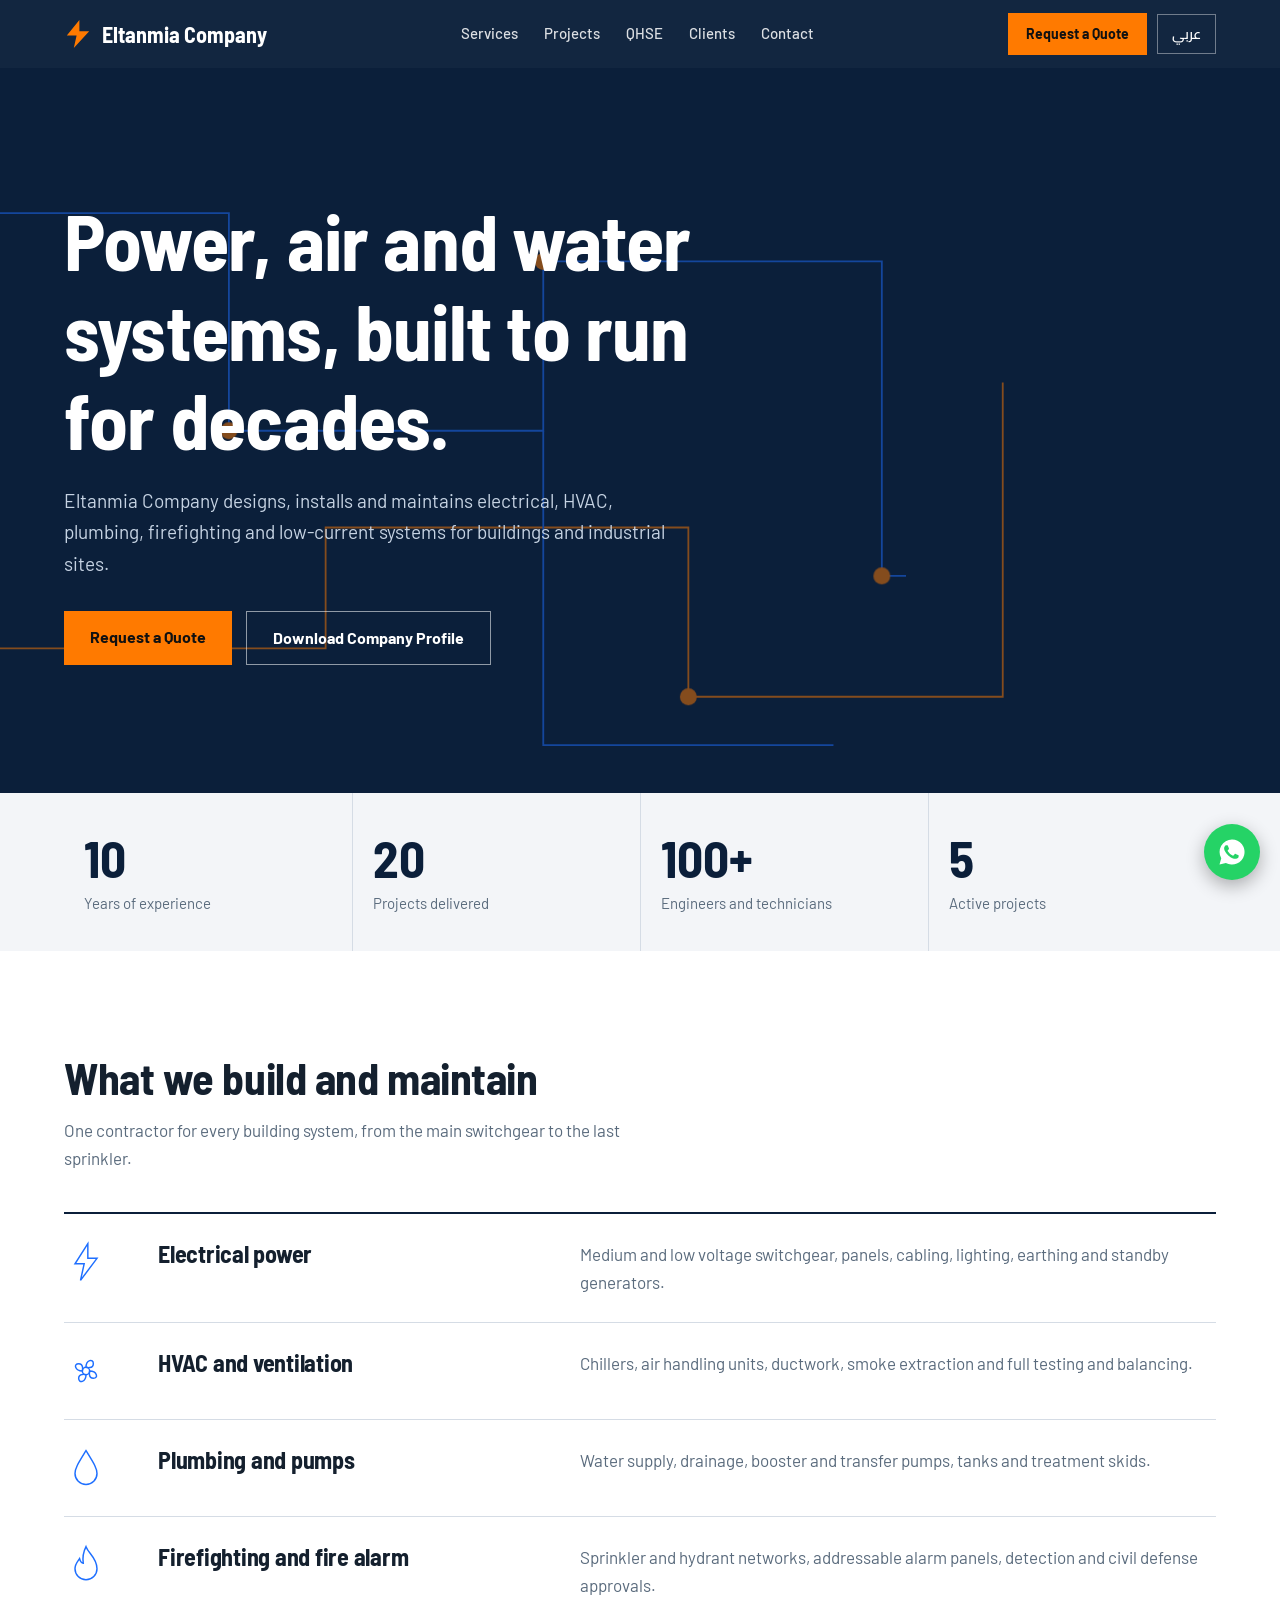
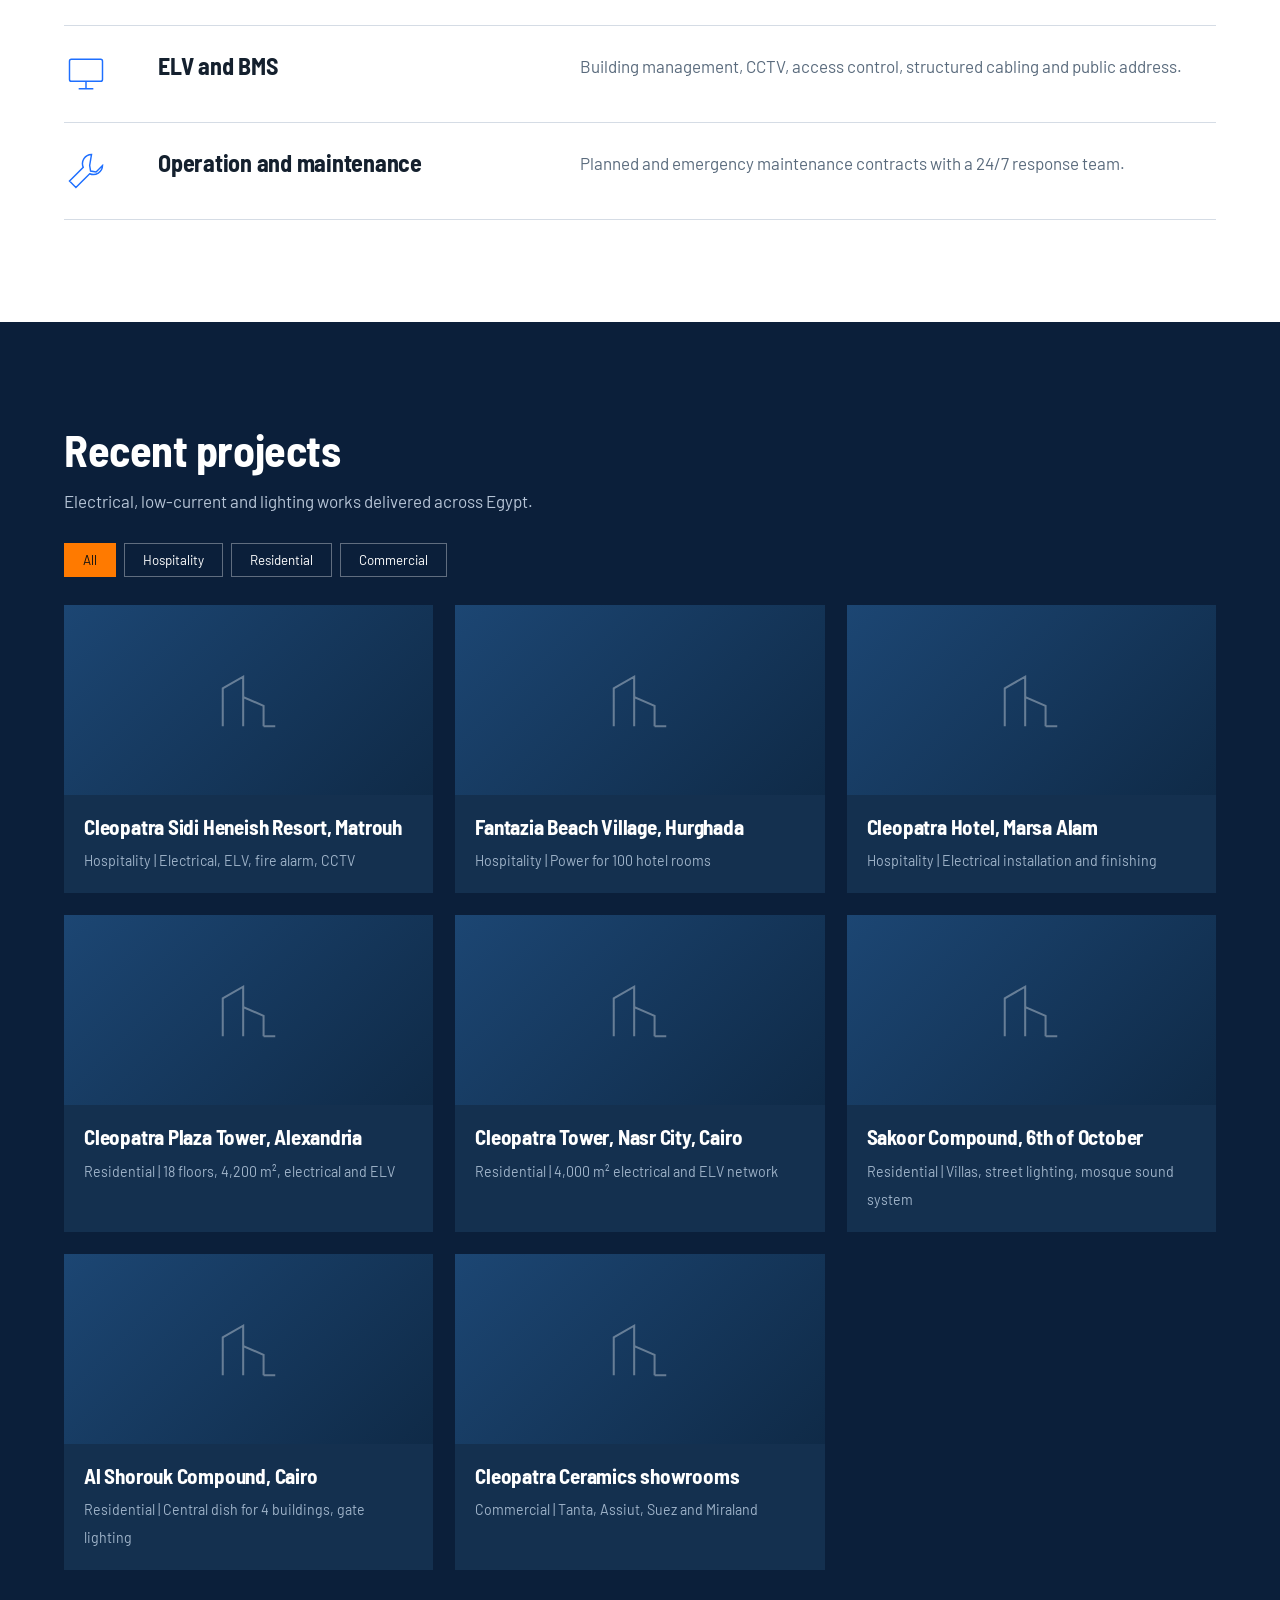
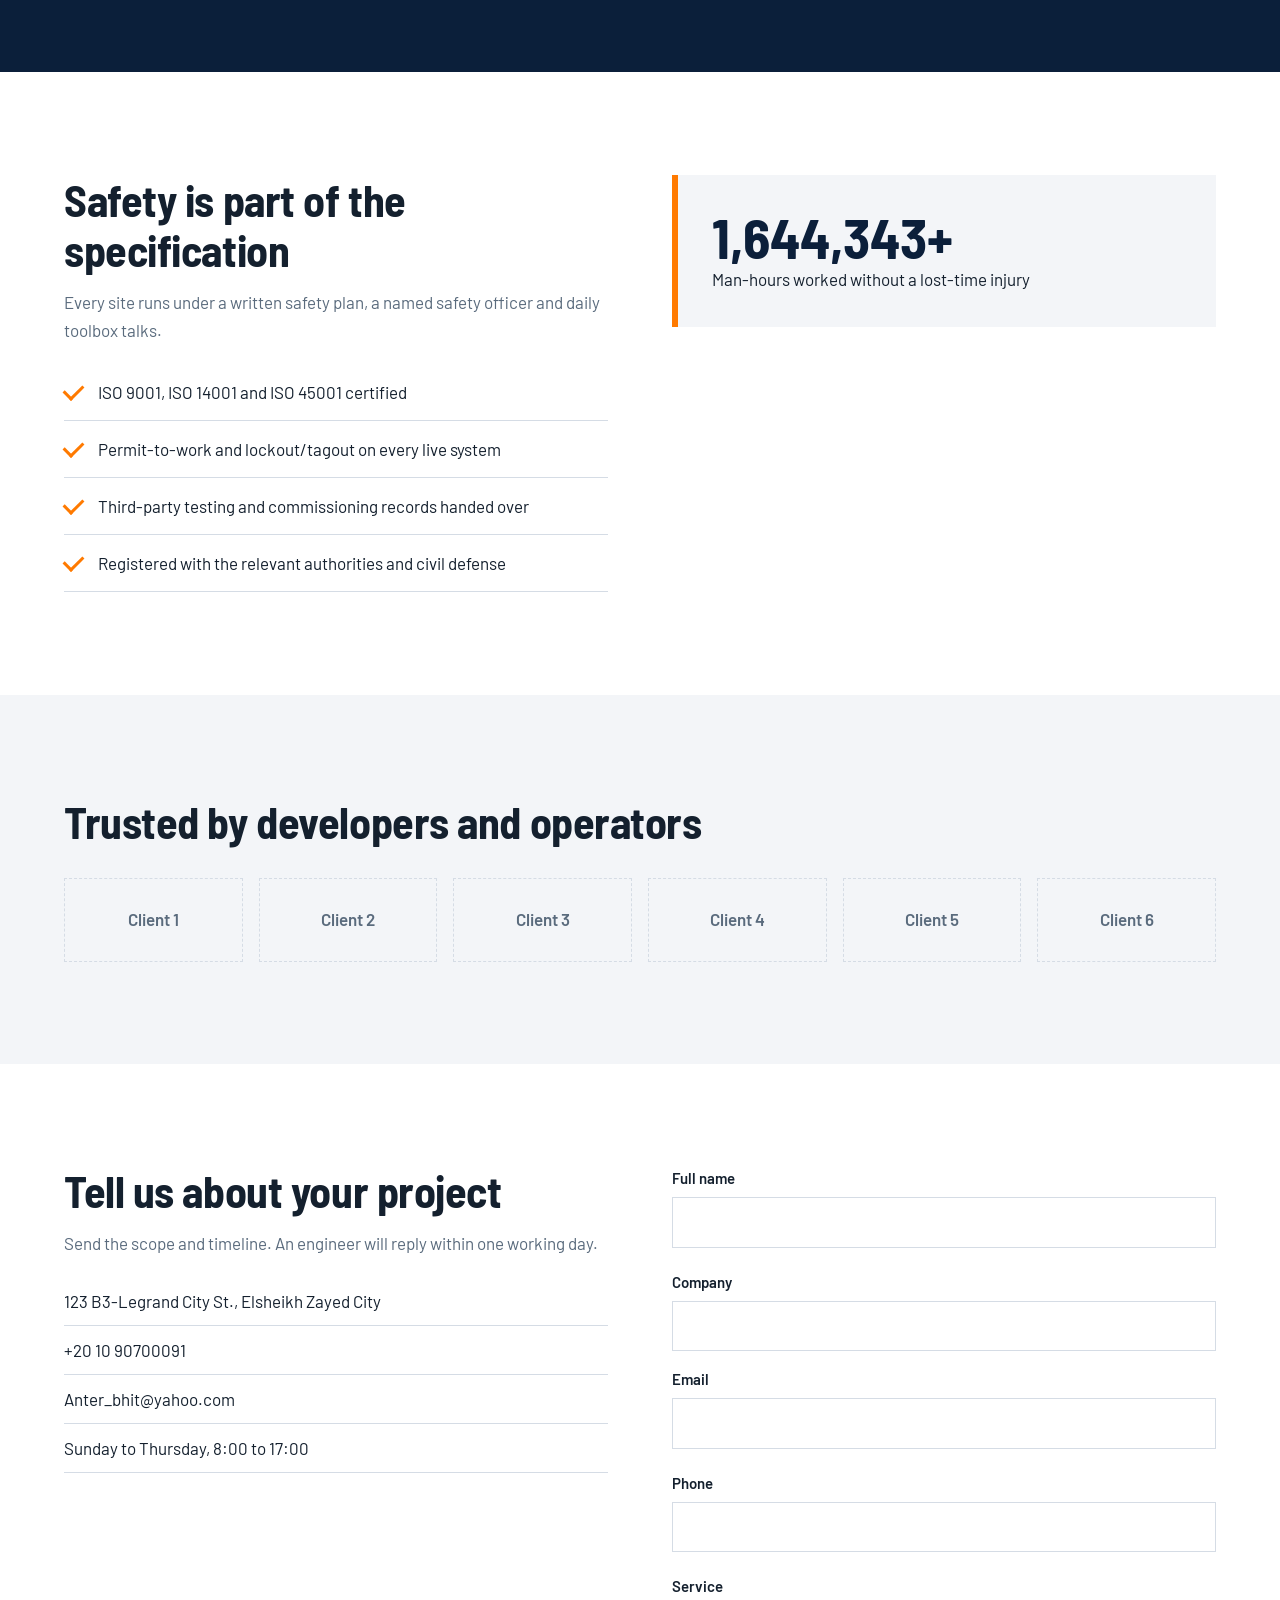
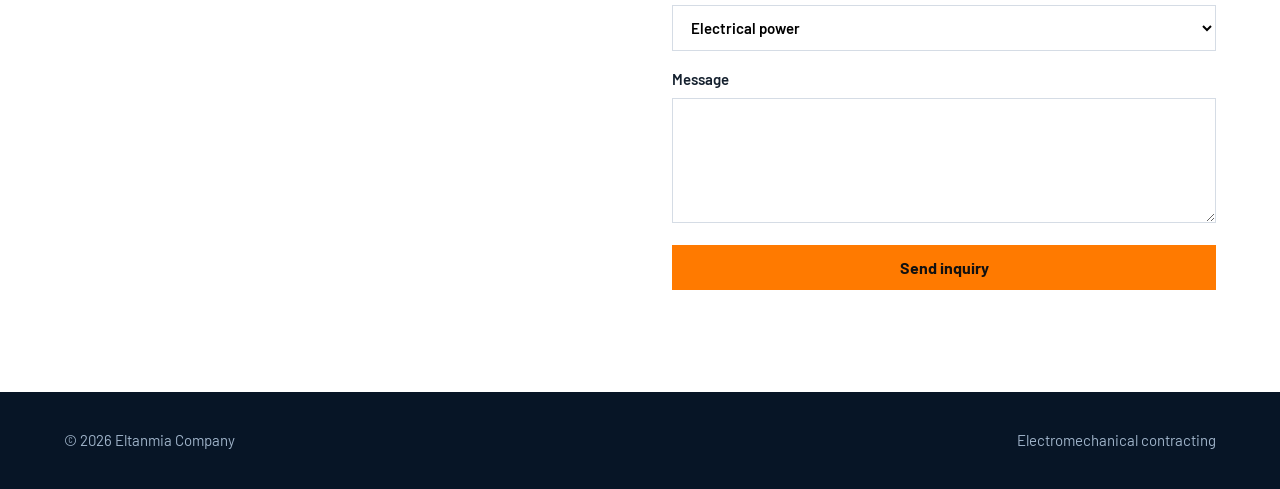
==== eltamia.html @ 8343bd97 "Add Eltanmia company website page" ====
<!DOCTYPE html>
<html lang="en" dir="ltr">
<head>
<meta charset="UTF-8">
<meta name="viewport" content="width=device-width, initial-scale=1">
<title>Eltanmia Company | Electromechanical Contracting</title>
<meta name="description" content="MEP and electromechanical contracting: electrical, HVAC, plumbing, firefighting, ELV and BMS.">
<link rel="alternate" hreflang="en" href="?lang=en">
<link rel="alternate" hreflang="ar" href="?lang=ar">
<link rel="preconnect" href="https://fonts.googleapis.com">
<link href="https://fonts.googleapis.com/css2?family=Barlow:wght@400;500;600;700&family=Barlow+Semi+Condensed:wght@600;700&family=Cairo:wght@400;600;700;800&display=swap" rel="stylesheet">
<script type="application/ld+json">{"@context":"https://schema.org","@type":"Organization","name":"Eltanmia Company","description":"Electromechanical contracting company"}</script>
<style>
:root{--navy:#0B1F3A;--navy2:#14304f;--blue:#1E6FFF;--orange:#FF7A00;--paper:#F3F5F8;--ink:#14202e;--mute:#5a6b7d;--line:#d5dce5;--pad:clamp(20px,5vw,72px)}
*{box-sizing:border-box;margin:0;padding:0}
html{scroll-behavior:smooth}
body{font-family:'Barlow','Cairo',sans-serif;color:var(--ink);background:#fff;line-height:1.65;font-size:17px}
html[lang=ar] body,html[lang=ar] h1,html[lang=ar] h2,html[lang=ar] h3{font-family:'Cairo',sans-serif}
h1,h2,h3{font-family:'Barlow Semi Condensed','Cairo',sans-serif;line-height:1.15;letter-spacing:-.01em}
a{color:inherit;text-decoration:none}
:focus-visible{outline:3px solid var(--orange);outline-offset:2px}
.wrap{padding-inline:var(--pad);max-width:1320px;margin-inline:auto}
section{padding-block:clamp(56px,8vw,104px)}
h2{font-size:clamp(28px,4vw,44px);margin-bottom:12px}
.lead{color:var(--mute);max-width:62ch}

/* header */
header{position:sticky;top:0;z-index:50;background:rgba(11,31,58,.97);color:#fff;backdrop-filter:blur(6px)}
.bar{display:flex;align-items:center;justify-content:space-between;gap:16px;height:68px}
.logo{font:700 22px 'Barlow Semi Condensed','Cairo';display:flex;align-items:center;gap:10px}
.logo i{width:28px;height:28px;background:var(--orange);display:inline-block;clip-path:polygon(55% 0,10% 55%,45% 55%,35% 100%,90% 40%,55% 40%)}
nav{display:flex;gap:26px;font-size:15px;font-weight:500}
nav a{opacity:.85;padding-block:6px;border-block-end:2px solid transparent}
nav a:hover{opacity:1;border-color:var(--orange)}
.tools{display:flex;gap:10px;align-items:center}
.lang{border:1px solid rgba(255,255,255,.4);background:none;color:#fff;padding:6px 14px;cursor:pointer;font:600 14px 'Cairo','Barlow'}
.lang:hover{background:#fff;color:var(--navy)}
.menu{display:none;background:none;border:0;color:#fff;font-size:26px;cursor:pointer}
.btn{display:inline-block;background:var(--orange);color:#111;font-weight:700;padding:13px 26px;border:0;cursor:pointer;font-size:16px;font-family:inherit}
.btn:hover{background:#ff9230}
.btn.ghost{background:none;color:#fff;border:1.5px solid rgba(255,255,255,.55)}
.btn.ghost:hover{background:rgba(255,255,255,.12)}

/* hero: single-line-diagram motif, drawn once on load */
.hero{background:var(--navy);color:#fff;position:relative;overflow:hidden;padding-block:clamp(64px,10vw,130px)}
.hero svg{position:absolute;inset:0;width:100%;height:100%;opacity:.5}
.hero path{fill:none;stroke:var(--blue);stroke-width:1.5;stroke-dasharray:1400;stroke-dashoffset:1400;animation:draw 3.2s ease forwards}
.hero path.o{stroke:var(--orange);animation-delay:.6s}
.hero circle{fill:var(--orange);opacity:0;animation:pop .4s 2.6s forwards}
@keyframes draw{to{stroke-dashoffset:0}}@keyframes pop{to{opacity:1}}
.hero .wrap{position:relative}
.hero h1{font-size:clamp(38px,6.4vw,78px);max-width:16ch;margin-bottom:20px}
.hero p{max-width:56ch;font-size:19px;color:#c6d3e3;margin-bottom:32px}
.hero .cta{display:flex;gap:14px;flex-wrap:wrap}

/* stats */
.stats{background:var(--paper);padding-block:0}
.stats .wrap{display:grid;grid-template-columns:repeat(4,1fr)}
.stat{padding:34px 20px;border-inline-start:1px solid var(--line)}
.stat:first-child{border-inline-start:0}
.stat b{display:block;font:700 clamp(34px,4vw,52px) 'Barlow Semi Condensed';color:var(--navy)}
.stat span{color:var(--mute);font-size:15px}

/* services: ruled list, not cards */
.svc{margin-top:40px;border-block-start:2px solid var(--navy)}
.row{display:grid;grid-template-columns:70px 1fr 1.6fr;gap:24px;padding:26px 0;border-block-end:1px solid var(--line);align-items:start}
.row:hover{background:var(--paper)}
.row svg{width:44px;height:44px;stroke:var(--blue);fill:none;stroke-width:1.6}
.row h3{font-size:24px}
.row p{color:var(--mute)}

/* projects */
.dark{background:var(--navy);color:#fff}
.dark .lead{color:#b6c4d6}
.filters{display:flex;gap:8px;flex-wrap:wrap;margin:28px 0}
.filters button{background:none;border:1px solid rgba(255,255,255,.35);color:#fff;padding:8px 18px;cursor:pointer;font:600 14px inherit;font-family:inherit}
.filters button[aria-pressed=true]{background:var(--orange);border-color:var(--orange);color:#111}
.grid{display:grid;grid-template-columns:repeat(auto-fill,minmax(290px,1fr));gap:22px}
.proj{background:var(--navy2);overflow:hidden}
.proj .img{height:190px;background:linear-gradient(135deg,#1c4673,#0f2a47);display:grid;place-items:center;position:relative}
.proj .img svg{width:70px;stroke:rgba(255,255,255,.35);fill:none;stroke-width:1.4}
.proj .info{padding:20px}
.proj h3{font-size:21px;margin-bottom:6px}
.proj small{color:#9fb3c9}

/* QHSE */
.two{display:grid;grid-template-columns:1fr 1fr;gap:clamp(28px,5vw,72px);align-items:start}
.checks li{list-style:none;padding:14px 0;border-block-end:1px solid var(--line);padding-inline-start:34px;position:relative}
.checks li::before{content:"";position:absolute;inset-inline-start:0;top:20px;width:16px;height:9px;border-inline-start:3px solid var(--orange);border-block-end:3px solid var(--orange);transform:rotate(-45deg)}
.safety{background:var(--paper);padding:34px;border-inline-start:6px solid var(--orange)}
.safety b{font:700 56px 'Barlow Semi Condensed';color:var(--navy);display:block;line-height:1}

/* clients */
.logos{display:grid;grid-template-columns:repeat(auto-fit,minmax(150px,1fr));gap:16px;margin-top:30px}
.logos div{border:1px dashed var(--line);height:84px;display:grid;place-items:center;color:var(--mute);font-weight:600}

/* contact */
form{display:grid;gap:16px}
label{display:grid;gap:6px;font-weight:600;font-size:15px}
input,select,textarea{font:inherit;padding:12px 14px;border:1.5px solid var(--line);background:#fff;width:100%}
input:focus,select:focus,textarea:focus{border-color:var(--blue);outline:none}
.err{color:#c0301c;font-size:13px;font-weight:500;min-height:0}
.ok{background:#e6f6ec;border-inline-start:5px solid #1b8a45;padding:16px;display:none}
.info li{list-style:none;padding:10px 0;border-block-end:1px solid var(--line)}

footer{background:#071526;color:#9fb3c9;padding-block:36px;font-size:15px}
footer .wrap{display:flex;justify-content:space-between;flex-wrap:wrap;gap:12px}
.wa{position:fixed;inset-inline-end:20px;bottom:20px;width:56px;height:56px;border-radius:50%;background:#25D366;display:grid;place-items:center;box-shadow:0 6px 18px rgba(0,0,0,.3);z-index:60}
.wa svg{width:30px;fill:#fff}

@media(max-width:860px){
 nav{position:absolute;inset-inline:0;top:68px;background:var(--navy);flex-direction:column;padding:10px var(--pad) 20px;gap:4px;display:none}
 nav.open{display:flex}nav a{padding:12px 0}
 .menu{display:block}
 .stats .wrap{grid-template-columns:1fr 1fr}.stat:nth-child(3){border-inline-start:0}
 .row{grid-template-columns:50px 1fr}.row p{grid-column:2}
 .two{grid-template-columns:1fr}
 .tools .btn{display:none}
}
@media(prefers-reduced-motion:reduce){.hero path{animation:none;stroke-dashoffset:0}.hero circle{animation:none;opacity:1}html{scroll-behavior:auto}}
</style>
</head>
<body>

<header>
 <div class="wrap bar">
  <a href="#top" class="logo"><i></i>Eltanmia Company</a>
  <nav id="nav" aria-label="Main">
   <a href="#services" data-i="n_services">Services</a>
   <a href="#projects" data-i="n_projects">Projects</a>
   <a href="#qhse" data-i="n_qhse">QHSE</a>
   <a href="#clients" data-i="n_clients">Clients</a>
   <a href="#contact" data-i="n_contact">Contact</a>
  </nav>
  <div class="tools">
   <a href="#contact" class="btn" data-i="quote" style="padding:9px 18px;font-size:14px">Request a Quote</a>
   <button class="lang" id="lang" aria-label="Switch language">عربي</button>
   <button class="menu" id="menu" aria-label="Menu">☰</button>
  </div>
 </div>
</header>

<main id="top">
<section class="hero">
 <svg viewBox="0 0 1200 600" preserveAspectRatio="xMidYMid slice" aria-hidden="true">
  <path d="M0 120 H260 V300 H520 V160 H800 V420 H1200"/>
  <path class="o" d="M0 480 H340 V380 H640 V520 H900 V260 H1200"/>
  <path d="M520 300 V560 H760"/>
  <circle cx="260" cy="300" r="7"/><circle cx="520" cy="160" r="7"/><circle cx="800" cy="420" r="7"/><circle cx="640" cy="520" r="7"/>
 </svg>
 <div class="wrap">
  <h1 data-i="h1">Power, air and water systems, built to run for decades.</h1>
  <p data-i="h1p">Eltanmia Company designs, installs and maintains electrical, HVAC, plumbing, firefighting and low-current systems for buildings and industrial sites.</p>
  <div class="cta">
   <a href="#contact" class="btn" data-i="quote">Request a Quote</a>
   <a href="#" class="btn ghost" data-i="profile">Download Company Profile</a>
  </div>
 </div>
</section>

<section class="stats" aria-label="Key figures">
 <div class="wrap">
  <div class="stat"><b data-n="10">0</b><span data-i="s1">Years of experience</span></div>
  <div class="stat"><b data-n="20">0</b><span data-i="s2">Projects delivered</span></div>
  <div class="stat"><b data-n="100" data-suffix="+">0</b><span data-i="s3">Engineers and technicians</span></div>
  <div class="stat"><b data-n="5">0</b><span data-i="s4">Active projects</span></div>
 </div>
</section>

<section id="services">
 <div class="wrap">
  <h2 data-i="t_services">What we build and maintain</h2>
  <p class="lead" data-i="d_services">One contractor for every building system, from the main switchgear to the last sprinkler.</p>
  <div class="svc">
   <div class="row"><svg viewBox="0 0 48 48"><path d="M26 4 12 26h10l-4 18 18-24H26z"/></svg><h3 data-i="sv1">Electrical power</h3><p data-i="sv1d">Medium and low voltage switchgear, panels, cabling, lighting, earthing and standby generators.</p></div>
   <div class="row"><svg viewBox="0 0 48 48"><circle cx="24" cy="24" r="4"/><path d="M24 20c0-8 8-10 8-4s-8 4-8 4zM28 24c8 0 10 8 4 8s-4-8-4-8zM24 28c0 8-8 10-8 4s8-4 8-4zM20 24c-8 0-10-8-4-8s4 8 4 8z"/></svg><h3 data-i="sv2">HVAC and ventilation</h3><p data-i="sv2d">Chillers, air handling units, ductwork, smoke extraction and full testing and balancing.</p></div>
   <div class="row"><svg viewBox="0 0 48 48"><path d="M24 5C16 18 12 24 12 30a12 12 0 0 0 24 0c0-6-4-12-12-25z"/></svg><h3 data-i="sv3">Plumbing and pumps</h3><p data-i="sv3d">Water supply, drainage, booster and transfer pumps, tanks and treatment skids.</p></div>
   <div class="row"><svg viewBox="0 0 48 48"><path d="M24 4c3 8 12 12 12 24a12 12 0 0 1-24 0c0-5 3-8 5-11 1 4 3 5 4 5-1-7 0-12 3-18z"/></svg><h3 data-i="sv4">Firefighting and fire alarm</h3><p data-i="sv4d">Sprinkler and hydrant networks, addressable alarm panels, detection and civil defense approvals.</p></div>
   <div class="row"><svg viewBox="0 0 48 48"><rect x="6" y="8" width="36" height="24" rx="2"/><path d="M16 40h16M24 32v8"/></svg><h3 data-i="sv5">ELV and BMS</h3><p data-i="sv5d">Building management, CCTV, access control, structured cabling and public address.</p></div>
   <div class="row"><svg viewBox="0 0 48 48"><path d="M30 6a10 10 0 0 0-9 14L6 35l7 7 15-15a10 10 0 0 0 14-9l-7 7-6-1-1-6z"/></svg><h3 data-i="sv6">Operation and maintenance</h3><p data-i="sv6d">Planned and emergency maintenance contracts with a 24/7 response team.</p></div>
  </div>
 </div>
</section>

<section id="projects" class="dark">
 <div class="wrap">
  <h2 data-i="t_projects">Recent projects</h2>
  <p class="lead" data-i="d_projects">Electrical, low-current and lighting works delivered across Egypt.</p>
  <div class="filters" id="filters" role="group">
   <button data-f="all" aria-pressed="true" data-i="f_all">All</button>
   <button data-f="hosp" aria-pressed="false" data-i="f_hosp">Hospitality</button>
   <button data-f="res" aria-pressed="false" data-i="f_res">Residential</button>
   <button data-f="comm" aria-pressed="false" data-i="f_comm">Commercial</button>
  </div>
  <div class="grid" id="grid"></div>
 </div>
</section>

<section id="qhse">
 <div class="wrap two">
  <div>
   <h2 data-i="t_qhse">Safety is part of the specification</h2>
   <p class="lead" data-i="d_qhse">Every site runs under a written safety plan, a named safety officer and daily toolbox talks.</p>
   <ul class="checks" style="margin-top:20px">
    <li data-i="q1">ISO 9001, ISO 14001 and ISO 45001 certified</li>
    <li data-i="q2">Permit-to-work and lockout/tagout on every live system</li>
    <li data-i="q3">Third-party testing and commissioning records handed over</li>
    <li data-i="q4">Registered with the relevant authorities and civil defense</li>
   </ul>
  </div>
  <div class="safety"><b data-n="2400000" data-suffix="+">0</b><p data-i="safe">Man-hours worked without a lost-time injury</p></div>
 </div>
</section>

<section id="clients" style="background:var(--paper)">
 <div class="wrap">
  <h2 data-i="t_clients">Trusted by developers and operators</h2>
  <div class="logos"><div>Client 1</div><div>Client 2</div><div>Client 3</div><div>Client 4</div><div>Client 5</div><div>Client 6</div></div>
 </div>
</section>

<section id="contact">
 <div class="wrap two">
  <div>
   <h2 data-i="t_contact">Tell us about your project</h2>
   <p class="lead" data-i="d_contact">Send the scope and timeline. An engineer will reply within one working day.</p>
   <ul class="info" style="margin-top:20px">
    <li data-i="addr">123 B3-Legrand City St., Elsheikh Zayed City</li>
    <li dir="ltr" style="text-align:start">+20 10 90700091</li>
    <li dir="ltr" style="text-align:start">Anter_bhit@yahoo.com</li>
    <li data-i="hours">Sunday to Thursday, 8:00 to 17:00</li>
   </ul>
  </div>
  <form id="form" novalidate>
   <label><span data-i="f_name">Full name</span><input name="name" required><span class="err"></span></label>
   <label><span data-i="f_company">Company</span><input name="company"></label>
   <label><span data-i="f_email">Email</span><input name="email" type="email" required><span class="err"></span></label>
   <label><span data-i="f_phone">Phone</span><input name="phone" type="tel" required><span class="err"></span></label>
   <label><span data-i="f_service">Service</span>
    <select name="service"><option data-i="sv1">Electrical power</option><option data-i="sv2">HVAC and ventilation</option><option data-i="sv3">Plumbing and pumps</option><option data-i="sv4">Firefighting and fire alarm</option><option data-i="sv5">ELV and BMS</option><option data-i="sv6">Operation and maintenance</option></select></label>
   <label><span data-i="f_msg">Message</span><textarea name="msg" rows="4" required></textarea><span class="err"></span></label>
   <button class="btn" type="submit" data-i="send">Send inquiry</button>
   <div class="ok" id="ok" role="status" data-i="sent">Thank you. We received your inquiry and will reply within one working day.</div>
  </form>
 </div>
</section>
</main>

<footer><div class="wrap"><span>© 2026 Eltanmia Company</span><span data-i="foot">Electromechanical contracting</span></div></footer>

<a class="wa" href="https://wa.me/201090700091" aria-label="WhatsApp"><svg viewBox="0 0 24 24"><path d="M12 2a10 10 0 0 0-8.6 15L2 22l5.1-1.3A10 10 0 1 0 12 2zm5.2 14.2c-.2.6-1.300 1.200-1.800 1.200-.5.1-1.100.1-1.800-.1-.4-.1-1-.3-1.700-.6-3-1.300-4.900-4.300-5-4.500-.1-.2-1.200-1.600-1.200-3s.8-2.100 1-2.400c.3-.3.600-.3.800-.3h.6c.2 0 .4 0 .6.500l.8 2c.1.200.1.400 0 .5l-.4.600-.4.400c-.1.200-.3.400-.1.700.2.300.8 1.300 1.700 2.100 1.100 1 2.100 1.300 2.400 1.500.3.100.5.100.6-.1l.9-1.100c.2-.3.400-.2.700-.1l1.900.9c.3.100.5.200.5.300.1.200.1.700-.1 1.300z"/></svg></a>

<script>
const T={
en:{n_services:"Services",n_projects:"Projects",n_qhse:"QHSE",n_clients:"Clients",n_contact:"Contact",quote:"Request a Quote",profile:"Download Company Profile",
h1:"Power, air and water systems, built to run for decades.",h1p:"Eltanmia Company designs, installs and maintains electrical, HVAC, plumbing, firefighting and low-current systems for buildings and industrial sites.",
s1:"Years of experience",s2:"Projects delivered",s3:"Engineers and technicians",s4:"Active projects",
t_services:"What we build and maintain",d_services:"One contractor for every building system, from the main switchgear to the last sprinkler.",
sv1:"Electrical power",sv1d:"Medium and low voltage switchgear, panels, cabling, lighting, earthing and standby generators.",
sv2:"HVAC and ventilation",sv2d:"Chillers, air handling units, ductwork, smoke extraction and full testing and balancing.",
sv3:"Plumbing and pumps",sv3d:"Water supply, drainage, booster and transfer pumps, tanks and treatment skids.",
sv4:"Firefighting and fire alarm",sv4d:"Sprinkler and hydrant networks, addressable alarm panels, detection and civil defense approvals.",
sv5:"ELV and BMS",sv5d:"Building management, CCTV, access control, structured cabling and public address.",
sv6:"Operation and maintenance",sv6d:"Planned and emergency maintenance contracts with a 24/7 response team.",
t_projects:"Recent projects",d_projects:"Electrical, low-current and lighting works delivered across Egypt.",f_all:"All",f_hosp:"Hospitality",f_res:"Residential",f_comm:"Commercial",
t_qhse:"Safety is part of the specification",d_qhse:"Every site runs under a written safety plan, a named safety officer and daily toolbox talks.",
q1:"ISO 9001, ISO 14001 and ISO 45001 certified",q2:"Permit-to-work and lockout/tagout on every live system",q3:"Third-party testing and commissioning records handed over",q4:"Registered with the relevant authorities and civil defense",
safe:"Man-hours worked without a lost-time injury",t_clients:"Trusted by developers and operators",
t_contact:"Tell us about your project",d_contact:"Send the scope and timeline. An engineer will reply within one working day.",addr:"123 B3-Legrand City St., Elsheikh Zayed City",hours:"Sunday to Thursday, 8:00 to 17:00",
f_name:"Full name",f_company:"Company",f_email:"Email",f_phone:"Phone",f_service:"Service",f_msg:"Message",send:"Send inquiry",
sent:"Thank you. We received your inquiry and will reply within one working day.",foot:"Electromechanical contracting",
e_req:"This field is required.",e_mail:"Enter a valid email address.",
projects:[["Cleopatra Sidi Heneish Resort, Matrouh","Hospitality","hosp","Electrical, ELV, fire alarm, CCTV"],["Fantazia Beach Village, Hurghada","Hospitality","hosp","Power for 100 hotel rooms"],["Cleopatra Hotel, Marsa Alam","Hospitality","hosp","Electrical installation and finishing"],["Cleopatra Plaza Tower, Alexandria","Residential","res","18 floors, 4,200 m², electrical and ELV"],["Cleopatra Tower, Nasr City, Cairo","Residential","res","4,000 m² electrical and ELV network"],["Sakoor Compound, 6th of October","Residential","res","Villas, street lighting, mosque sound system"],["Al Shorouk Compound, Cairo","Residential","res","Central dish for 4 buildings, gate lighting"],["Cleopatra Ceramics showrooms","Commercial","comm","Tanta, Assiut, Suez and Miraland"]]},
ar:{n_services:"الخدمات",n_projects:"المشاريع",n_qhse:"الجودة والسلامة",n_clients:"العملاء",n_contact:"تواصل معنا",quote:"اطلب عرض سعر",profile:"تحميل الملف التعريفي",
h1:"أنظمة كهرباء وهواء ومياه، مبنية لتعمل لعقود.",h1p:"تقوم التنمية الهندسية للمقاولات بتصميم وتركيب وصيانة أنظمة الكهرباء والتكييف والسباكة ومكافحة الحريق والتيار الخفيف للمباني والمواقع الصناعية.",
s1:"سنة خبرة",s2:"مشروع منجز",s3:"مهندس وفني",s4:"مشروعات نشطة",
t_services:"ما نقوم بتنفيذه وصيانته",d_services:"مقاول واحد لكل أنظمة المبنى، من لوحة التوزيع الرئيسية إلى آخر رشاش حريق.",
sv1:"الأنظمة الكهربائية",sv1d:"لوحات الجهد المتوسط والمنخفض، الكابلات، الإنارة، التأريض ومولدات الطوارئ.",
sv2:"التكييف والتهوية",sv2d:"الشيلرات، وحدات معالجة الهواء، مجاري الهواء، شفط الدخان، مع الاختبار والموازنة الكاملة.",
sv3:"السباكة والمضخات",sv3d:"شبكات المياه والصرف، مضخات الدفع والتحويل، الخزانات ووحدات المعالجة.",
sv4:"مكافحة الحريق والإنذار",sv4d:"شبكات الرش والحنفيات، لوحات إنذار عنونة، أنظمة الكشف واعتمادات الدفاع المدني.",
sv5:"التيار الخفيف ونظام إدارة المبنى",sv5d:"أنظمة إدارة المباني، كاميرات المراقبة، التحكم بالدخول، الكابلات المهيكلة والنداء الصوتي.",
sv6:"التشغيل والصيانة",sv6d:"عقود صيانة دورية وطارئة مع فريق استجابة على مدار الساعة.",
t_projects:"أحدث المشاريع",d_projects:"أعمال كهرباء وتيار خفيف وإنارة نفذناها في عدة محافظات.",f_all:"الكل",f_hosp:"فندقي",f_res:"سكني",f_comm:"تجاري",
t_qhse:"السلامة جزء من المواصفات",d_qhse:"يعمل كل موقع وفق خطة سلامة مكتوبة ومسؤول سلامة معيّن واجتماعات يومية قبل بدء العمل.",
q1:"حاصلون على شهادات ISO 9001 وISO 14001 وISO 45001",q2:"نظام تصاريح العمل والعزل والإقفال على كل نظام حي",q3:"تسليم سجلات الفحص والتشغيل من جهات مستقلة",q4:"مسجلون لدى الجهات المختصة والدفاع المدني",
safe:"ساعة عمل دون إصابة تعطّل عن العمل",t_clients:"يثق بنا المطورون والمشغلون",
t_contact:"حدثنا عن مشروعك",d_contact:"أرسل نطاق العمل والجدول الزمني، وسيرد عليك مهندس خلال يوم عمل واحد.",addr:"123 B3، شارع ليجراند سيتي، الشيخ زايد",hours:"من الأحد إلى الخميس، 8:00 إلى 17:00",
f_name:"الاسم الكامل",f_company:"الشركة",f_email:"البريد الإلكتروني",f_phone:"رقم الهاتف",f_service:"الخدمة",f_msg:"الرسالة",send:"إرسال الطلب",
sent:"شكراً لك. استلمنا طلبك وسنرد عليك خلال يوم عمل واحد.",foot:"مقاولات الأعمال الكهروميكانيكية",
e_req:"هذا الحقل مطلوب.",e_mail:"أدخل بريداً إلكترونياً صحيحاً.",
projects:[["منتجع كليوباترا سيدي حنيش، مطروح","فندقي","hosp","كهرباء وتيار خفيف وإنذار حريق وكاميرات"],["قرية فانتازيا بيتش، الغردقة","فندقي","hosp","كهرباء 100 غرفة فندقية"],["فندق كليوباترا، مرسى علم","فندقي","hosp","تأسيس وتشطيب أعمال الكهرباء"],["برج كليوباترا بلازا، الإسكندرية","سكني","res","18 دوراً، 4200 م²، كهرباء وتيار خفيف"],["برج كليوباترا، مدينة نصر، القاهرة","سكني","res","4000 م²، كهرباء وشبكة تيار خفيف"],["كمبوند سكور، 6 أكتوبر","سكني","res","فيلات وإنارة طرق وصوتيات المسجد"],["كمبوند الشروق، القاهرة","سكني","res","دش مركزي لـ 4 عمارات وإنارة البوابات"],["معارض سيراميكا كليوباترا","تجاري","comm","طنطا وأسيوط والسويس وميرلاند"]]}
};
let lang="en",filter="all";
const $=s=>document.querySelector(s),$$=s=>document.querySelectorAll(s);
const fmt=n=>n.toLocaleString(lang==="ar"?"ar-EG":"en-US");

function renderProjects(){
 $("#grid").innerHTML=T[lang].projects.filter(p=>filter==="all"||p[2]===filter).map(p=>
 `<article class="proj"><div class="img"><svg viewBox="0 0 48 48"><path d="M6 42V16l14-8v34M20 42V22l14 6v14M34 42h8"/></svg></div><div class="info"><h3>${p[0]}</h3><small>${p[1]} | ${p[3]}</small></div></article>`).join("");
}
function setLang(l){
 lang=l;const d=T[l];
 document.documentElement.lang=l;document.documentElement.dir=l==="ar"?"rtl":"ltr";
 $$("[data-i]").forEach(e=>{if(d[e.dataset.i])e.textContent=d[e.dataset.i]});
 $("#lang").textContent=l==="ar"?"English":"عربي";
 document.title=l==="ar"?"التنمية الهندسية للمقاولات | المقاولات الكهروميكانيكية":"Eltanmia Company | Electromechanical Contracting";
 $$("[data-n]").forEach(e=>e.textContent=fmt(+e.dataset.n)+(e.dataset.suffix||""));
 renderProjects();
 try{localStorage.setItem("lang",l)}catch(e){}
}
$("#lang").onclick=()=>setLang(lang==="en"?"ar":"en");
$("#menu").onclick=()=>$("#nav").classList.toggle("open");
$$("#nav a").forEach(a=>a.onclick=()=>$("#nav").classList.remove("open"));
$("#filters").onclick=e=>{const b=e.target.closest("button");if(!b)return;filter=b.dataset.f;
 $$("#filters button").forEach(x=>x.setAttribute("aria-pressed",x===b));renderProjects()};

/* counters animate when the stats scroll into view */
const io=new IntersectionObserver(es=>es.forEach(en=>{
 if(!en.isIntersecting)return;io.unobserve(en.target);
 const t=+en.target.dataset.n,suf=en.target.dataset.suffix||"",s=performance.now();
 (function tick(now){const p=Math.min((now-s)/1400,1);en.target.textContent=fmt(Math.round(t*p))+suf;if(p<1)requestAnimationFrame(tick)})(s);
}),{threshold:.6});
$$("[data-n]").forEach(e=>io.observe(e));

/* form validation */
$("#form").onsubmit=e=>{
 e.preventDefault();let ok=true;const d=T[lang];
 $$("#form [required]").forEach(f=>{
  const er=f.parentElement.querySelector(".err");let m="";
  if(!f.value.trim())m=d.e_req;else if(f.type==="email"&&!/^\S+@\S+\.\S+$/.test(f.value))m=d.e_mail;
  er.textContent=m;if(m)ok=false;
 });
 if(ok){$("#ok").style.display="block";e.target.reset()}
};

let saved;try{saved=localStorage.getItem("lang")}catch(e){}
setLang(saved||new URLSearchParams(location.search).get("lang")||"en");
</script>
</body>
</html>
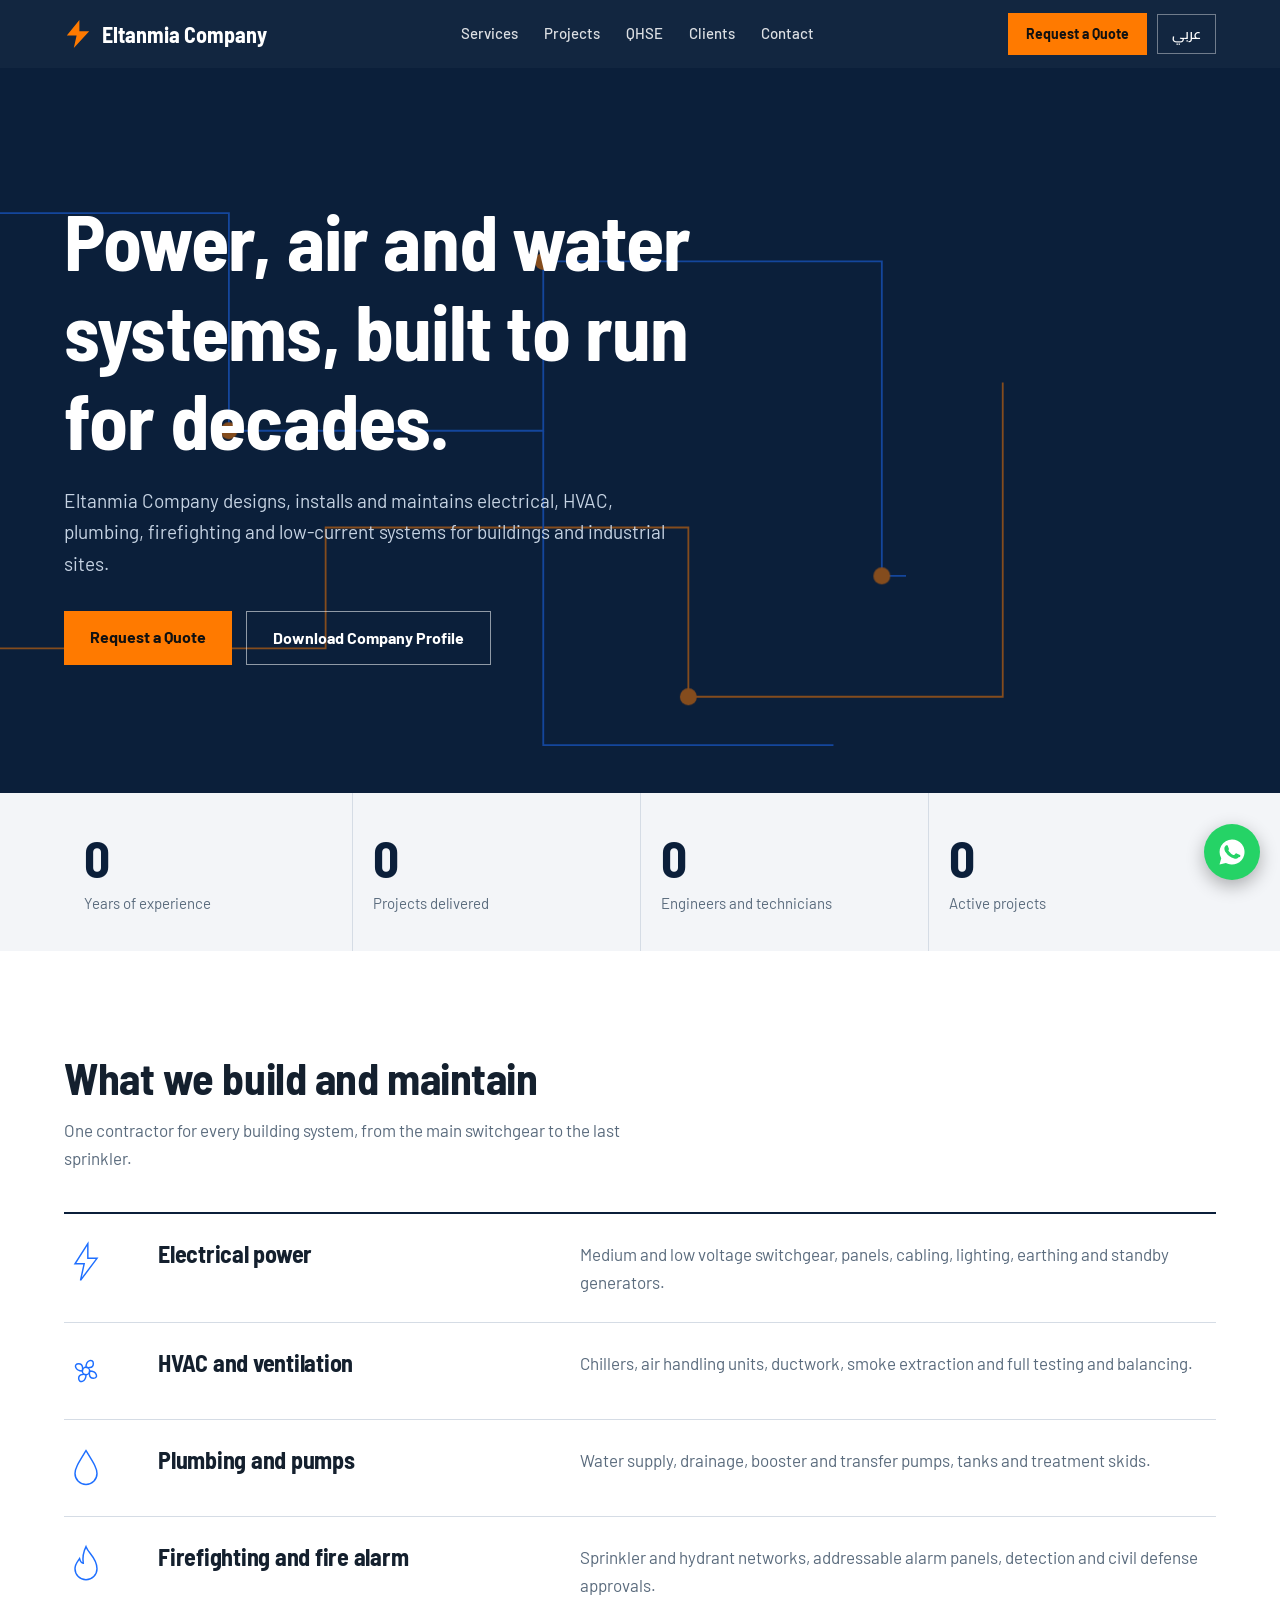
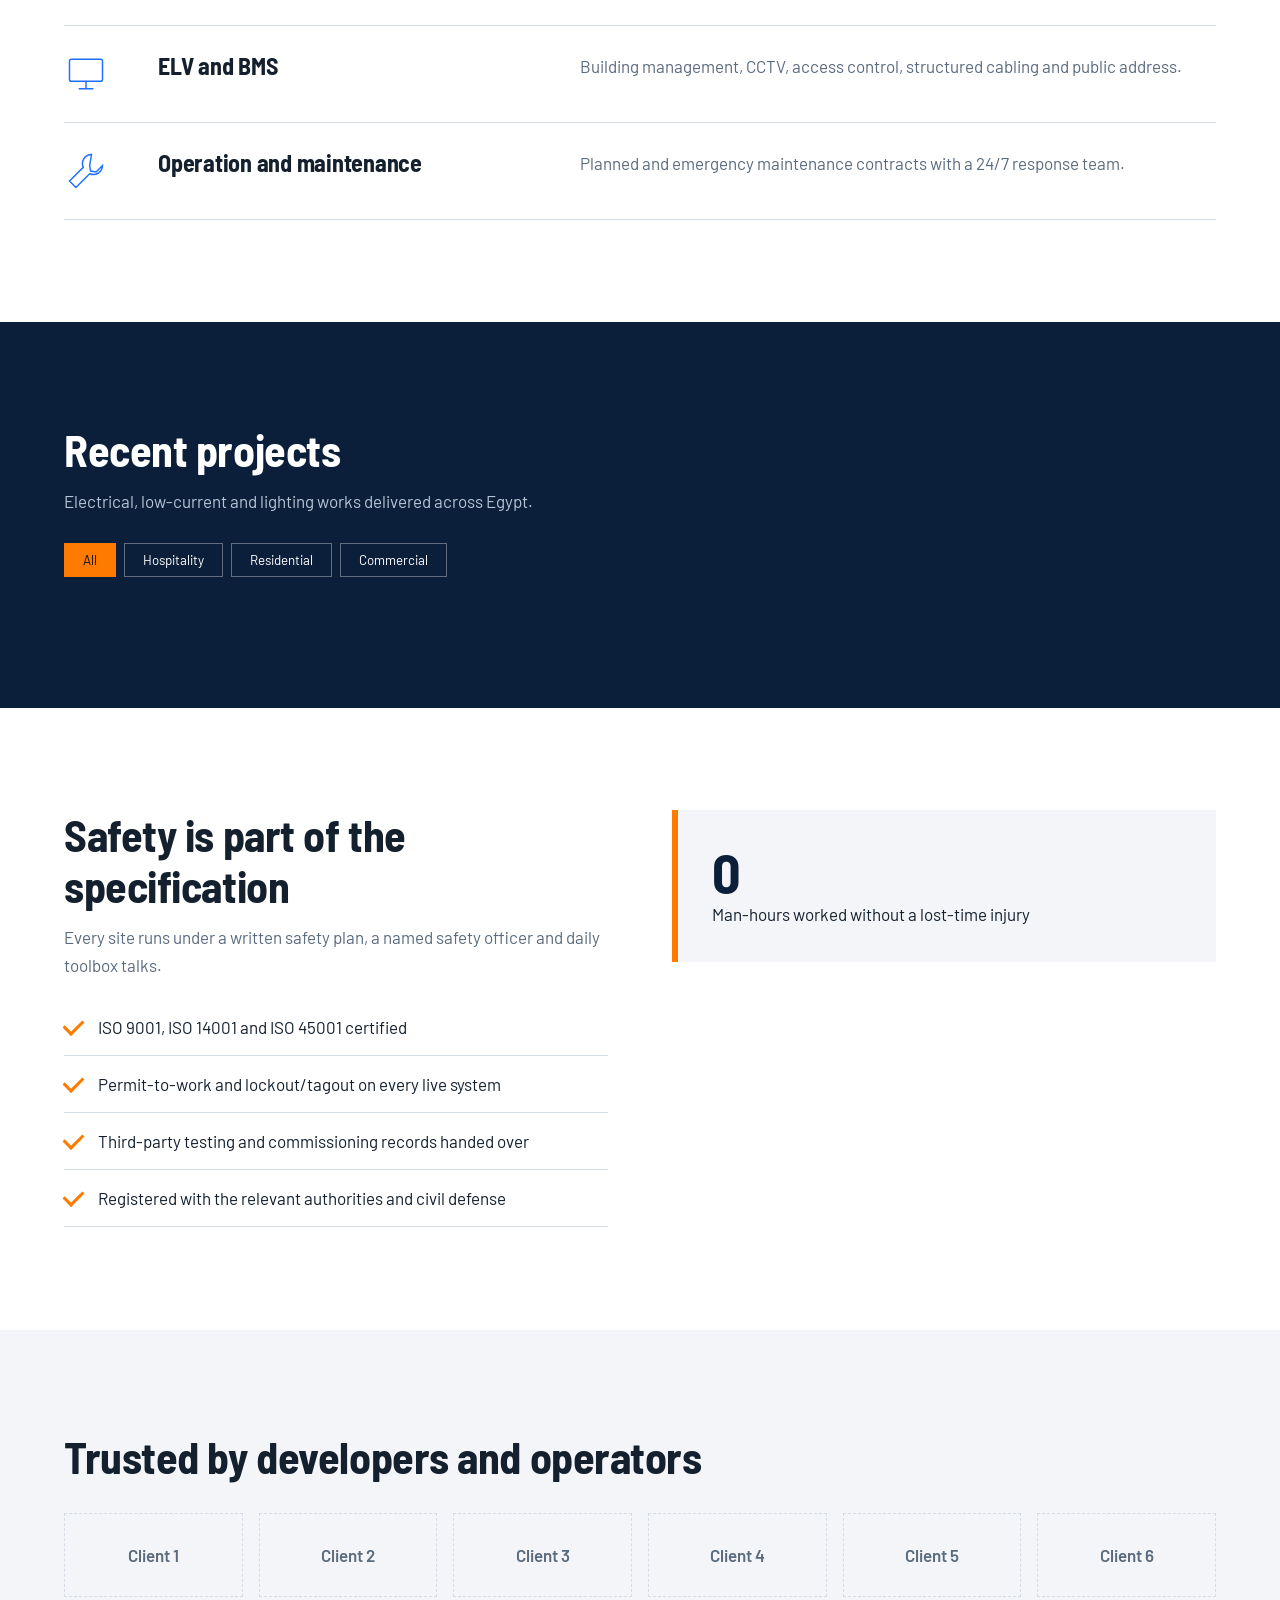
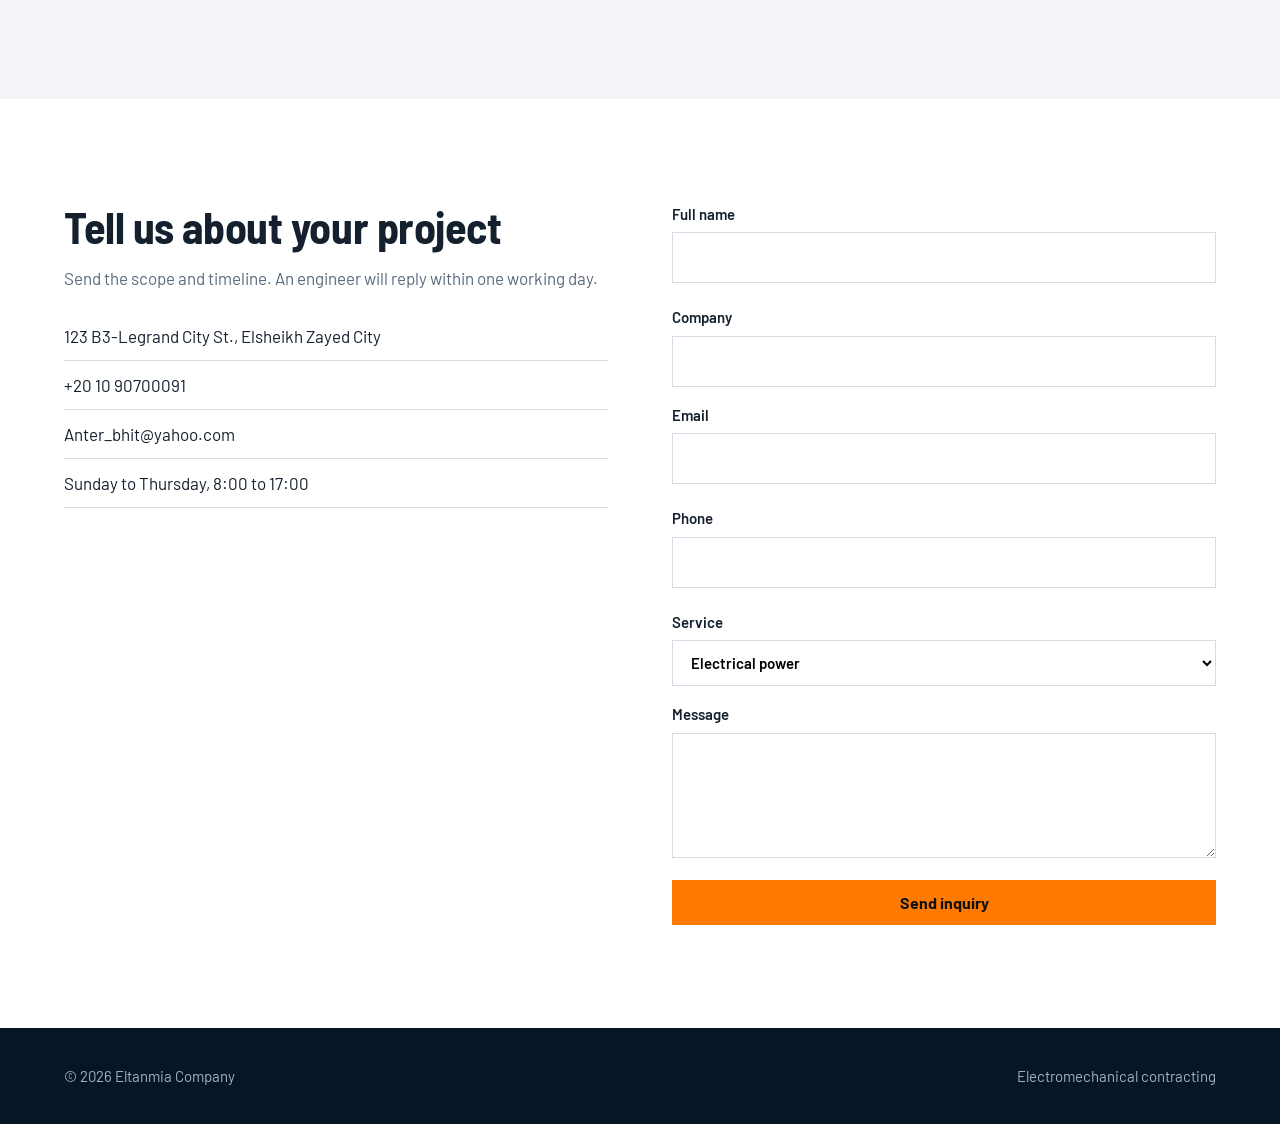
==== commit 97f81f41: "Add the requested recent projects to the project cards in both English and Arabic" ====
--- a/eltamia.html
+++ b/eltamia.html
@@ -237,7 +237,8 @@
    <label><span data-i="f_email">Email</span><input name="email" type="email" required><span class="err"></span></label>
    <label><span data-i="f_phone">Phone</span><input name="phone" type="tel" required><span class="err"></span></label>
    <label><span data-i="f_service">Service</span>
-    <select name="service"><option data-i="sv1">Electrical power</option><option data-i="sv2">HVAC and ventilation</option><option data-i="sv3">Plumbing and pumps</option><option data-i="sv4">Firefighting and fire alarm</option><option data-i="sv5">ELV and BMS</option><option data-i="sv6">Operation and maintenance</option></select></label>
+    <select name="service"><option data-i="sv1">Electrical power</option><option data-i="sv2">HVAC and ventilation</option><option data-i="sv3">Plumbing and pumps</option><option data-i="sv4">Firefighting and fire alarm</option><option data-i="sv5">ELV and BMS</option><option data-i="sv6">Operation and maintenance</option></select>
+   </label>
    <label><span data-i="f_msg">Message</span><textarea name="msg" rows="4" required></textarea><span class="err"></span></label>
    <button class="btn" type="submit" data-i="send">Send inquiry</button>
    <div class="ok" id="ok" role="status" data-i="sent">Thank you. We received your inquiry and will reply within one working day.</div>
@@ -248,7 +249,7 @@
 
 <footer><div class="wrap"><span>© 2026 Eltanmia Company</span><span data-i="foot">Electromechanical contracting</span></div></footer>
 
-<a class="wa" href="https://wa.me/201090700091" aria-label="WhatsApp"><svg viewBox="0 0 24 24"><path d="M12 2a10 10 0 0 0-8.6 15L2 22l5.1-1.3A10 10 0 1 0 12 2zm5.2 14.2c-.2.6-1.300 1.200-1.800 1.200-.5.1-1.100.1-1.800-.1-.4-.1-1-.3-1.700-.6-3-1.300-4.900-4.300-5-4.500-.1-.2-1.200-1.600-1.200-3s.8-2.100 1-2.400c.3-.3.600-.3.800-.3h.6c.2 0 .4 0 .6.500l.8 2c.1.200.1.400 0 .5l-.4.600-.4.400c-.1.200-.3.400-.1.700.2.300.8 1.300 1.700 2.100 1.100 1 2.100 1.300 2.400 1.500.3.100.5.100.6-.1l.9-1.100c.2-.3.400-.2.700-.1l1.900.9c.3.100.5.200.5.300.1.200.1.700-.1 1.300z"/></svg></a>
+<a class="wa" href="https://wa.me/201090700091" aria-label="WhatsApp"><svg viewBox="0 0 24 24"><path d="M12 2a10 10 0 0 0-8.6 15L2 22l5.1-1.3A10 10 0 1 0 12 2zm5.2 14.2c-.2.6-1.300 1.200-1.800 1.200-.5 0-1.2-.1-3.8-1.1-2.7-1.1-4.5-3.9-4.6-4.1-.1-.2-1.1-1.5-1.1-2.9 0-1.4.7-2.1 1-2.4.2-.2.5-.3.7-.3h.5c.2 0 .4 0 .6.5.2.6.7 2 .8 2.2.1.1.2.3.1.5-.1.2-.2.3-.3.4-.2.2-.3.3-.1.6.2.4.8 1.3 1.7 2.1.9.8 1.8 1.2 2.2 1.4.3.2.5.2.7.1.2-.1.8-.9 1.1-1.2.2-.3.5-.2.8-.1l2.3 1.1c.3.1.5.2.6.3.1.4.1 1-.2 1.5z"/></svg></a>
 
 <script>
 const T={
@@ -270,7 +271,7 @@
 f_name:"Full name",f_company:"Company",f_email:"Email",f_phone:"Phone",f_service:"Service",f_msg:"Message",send:"Send inquiry",
 sent:"Thank you. We received your inquiry and will reply within one working day.",foot:"Electromechanical contracting",
 e_req:"This field is required.",e_mail:"Enter a valid email address.",
-projects:[["Cleopatra Sidi Heneish Resort, Matrouh","Hospitality","hosp","Electrical, ELV, fire alarm, CCTV"],["Fantazia Beach Village, Hurghada","Hospitality","hosp","Power for 100 hotel rooms"],["Cleopatra Hotel, Marsa Alam","Hospitality","hosp","Electrical installation and finishing"],["Cleopatra Plaza Tower, Alexandria","Residential","res","18 floors, 4,200 m², electrical and ELV"],["Cleopatra Tower, Nasr City, Cairo","Residential","res","4,000 m² electrical and ELV network"],["Sakoor Compound, 6th of October","Residential","res","Villas, street lighting, mosque sound system"],["Al Shorouk Compound, Cairo","Residential","res","Central dish for 4 buildings, gate lighting"],["Cleopatra Ceramics showrooms","Commercial","comm","Tanta, Assiut, Suez and Miraland"]]},
+projects:[["Cleopatra Sidi Heneish Resort, Matrouh","Hospitality","hosp","Electrical, ELV, fire alarm, CCTV"],["Fantazia Beach Village, Hurghada","Hospitality","hosp","Power for 100 hotel rooms"],["Cleopatra Hotel, Marsa Alam","Hospitality","hosp","Electrical installation and finishing"],["Cleopatra Plaza Tower, Alexandria","Residential","res","18 floors, 4,200 m², electrical and ELV"],["Cleopatra Tower, Nasr City, Cairo","Residential","res","4,000 m² electrical and ELV network"],["Sakoor Compound, 6th of October","Residential","res","Villas, street lighting, mosque sound system"],["Al Shorouk Compound, Cairo","Residential","res","Central dish for 4 buildings, gate lighting"],["Cleopatra Ceramics showrooms","Commercial","comm","Tanta, Assiut, Suez and Miraland"],["Cleopatra Ceramics showroom, 2000 m² - Tanta","Commercial","comm","Ceramic showroom, 2,000 m², electrical and lighting works"],["Cleopatra Plaza Tower - Tanta","Residential","res","Residential tower, electrical and ELV works"],["Sigma Art Villas, Dreamland City - 6th of October","Residential","res","Villas, electrical and low-current works"],["Cleopatra Ceramics showroom - Mirland, Cairo","Commercial","comm","Ceramic showroom, electrical and lighting works"],["Cleopatra Ceramics showroom - Assiut","Commercial","comm","Ceramic showroom, electrical and lighting works"],["Cleopatra Ceramics showroom - Stadium","Commercial","comm","Ceramic showroom, electrical and lighting works"]]},
 ar:{n_services:"الخدمات",n_projects:"المشاريع",n_qhse:"الجودة والسلامة",n_clients:"العملاء",n_contact:"تواصل معنا",quote:"اطلب عرض سعر",profile:"تحميل الملف التعريفي",
 h1:"أنظمة كهرباء وهواء ومياه، مبنية لتعمل لعقود.",h1p:"تقوم التنمية الهندسية للمقاولات بتصميم وتركيب وصيانة أنظمة الكهرباء والتكييف والسباكة ومكافحة الحريق والتيار الخفيف للمباني والمواقع الصناعية.",
 s1:"سنة خبرة",s2:"مشروع منجز",s3:"مهندس وفني",s4:"مشروعات نشطة",
@@ -282,15 +283,14 @@
 sv5:"التيار الخفيف ونظام إدارة المبنى",sv5d:"أنظمة إدارة المباني، كاميرات المراقبة، التحكم بالدخول، الكابلات المهيكلة والنداء الصوتي.",
 sv6:"التشغيل والصيانة",sv6d:"عقود صيانة دورية وطارئة مع فريق استجابة على مدار الساعة.",
 t_projects:"أحدث المشاريع",d_projects:"أعمال كهرباء وتيار خفيف وإنارة نفذناها في عدة محافظات.",f_all:"الكل",f_hosp:"فندقي",f_res:"سكني",f_comm:"تجاري",
-t_qhse:"السلامة جزء من المواصفات",d_qhse:"يعمل كل موقع وفق خطة سلامة مكتوبة ومسؤول سلامة معيّن واجتماعات يومية قبل بدء العمل.",
-q1:"حاصلون على شهادات ISO 9001 وISO 14001 وISO 45001",q2:"نظام تصاريح العمل والعزل والإقفال على كل نظام حي",q3:"تسليم سجلات الفحص والتشغيل من جهات مستقلة",q4:"مسجلون لدى الجهات المختصة والدفاع المدني",
+t_qhse:"السلامة جزء من المواصفات",d_qhse:"يعمل كل موقع وفق خطة سلامة مكتوبة ومسؤول سلامة معيّن واجتماعات يومية قبل العمل.",
+q1:"حاصلون على شهادات ISO 9001 وISO 14001 وISO 45001",q2:"نظام تصاريح العمل والعزل والإقفال على كل نظام حي",q3:"تسليم سجلات الفحص والاعتماد من جهات خارجية",q4:"مسجلون لدى الجهات المختصة والدفاع المدني",
 safe:"ساعة عمل دون إصابة تعطّل عن العمل",t_clients:"يثق بنا المطورون والمشغلون",
-t_contact:"حدثنا عن مشروعك",d_contact:"أرسل نطاق العمل والجدول الزمني، وسيرد عليك مهندس خلال يوم عمل واحد.",addr:"123 B3، شارع ليجراند سيتي، الشيخ زايد",hours:"من الأحد إلى الخميس، 8:00 إلى 17:00",
-f_name:"الاسم الكامل",f_company:"الشركة",f_email:"البريد الإلكتروني",f_phone:"رقم الهاتف",f_service:"الخدمة",f_msg:"الرسالة",send:"إرسال الطلب",
+t_contact:"حدثنا عن مشروعك",d_contact:"أرسل نطاق العمل والجدول الزمني، وسيرد عليك مهندس خلال يوم عمل واحد.",addr:"123 B3، شياخة الشيخ زايد المدينة",hours:"من الأحد إلى الخميس، 8:00 إلى 17:00",
+f_name:"الاسم الكامل",f_company:"الشركة",f_email:"البريد الإلكتروني",f_phone:"رقم الهاتف",f_service:"الخدمة",f_msg:"ال��سالة",send:"إرسال الاستفسار",
 sent:"شكراً لك. استلمنا طلبك وسنرد عليك خلال يوم عمل واحد.",foot:"مقاولات الأعمال الكهروميكانيكية",
 e_req:"هذا الحقل مطلوب.",e_mail:"أدخل بريداً إلكترونياً صحيحاً.",
-projects:[["منتجع كليوباترا سيدي حنيش، مطروح","فندقي","hosp","كهرباء وتيار خفيف وإنذار حريق وكاميرات"],["قرية فانتازيا بيتش، الغردقة","فندقي","hosp","كهرباء 100 غرفة فندقية"],["فندق كليوباترا، مرسى علم","فندقي","hosp","تأسيس وتشطيب أعمال الكهرباء"],["برج كليوباترا بلازا، الإسكندرية","سكني","res","18 دوراً، 4200 م²، كهرباء وتيار خفيف"],["برج كليوباترا، مدينة نصر، القاهرة","سكني","res","4000 م²، كهرباء وشبكة تيار خفيف"],["كمبوند سكور، 6 أكتوبر","سكني","res","فيلات وإنارة طرق وصوتيات المسجد"],["كمبوند الشروق، القاهرة","سكني","res","دش مركزي لـ 4 عمارات وإنارة البوابات"],["معارض سيراميكا كليوباترا","تجاري","comm","طنطا وأسيوط والسويس وميرلاند"]]}
-};
+projects:[["منتجع كليوباترا سيدي حنيش، مطروح","فندقي","hosp","كهرباء وتيار خفيف وإنذار حريق وكاميرات"],["قرية فانتازيا بيتش، الغردقة","فندقي","hosp","كهرباء 100 غرفة فندقية"],["فندق كليوباترا، مرسى علم","فندقي","hosp","تأسيس وتشطيب أعمال الكهرباء"],["برج كليوباترا بلازا، الإسكندرية","سكني","res","18 دوراً، 4200 م²، كهرباء وتيار خفيف"],["برج كليوباترا، مدينة نصر، القاهرة","سكني","res","4000 م²، كهرباء وشبكة تيار خفيف"],["كمبوند سكور، 6 أكتوبر","سكني","res","فيلات وإنارة طرق وصوتيات المسجد"],["كمبوند الشروق، القاهرة","سكني","res","دش مركزي لـ 4 عمارات وإنارة البوابات"],["معارض سيراميكا كليوباترا","تجاري","comm","طنطا وأسيوط والسويس وميرلاند"],["معرض سيراميكا كليوباترا مساحة 2000 متر مربع - طنطا","تجاري","comm","معرض سيراميك، 2000 م²، كهرباء وإنارة"],["برج كليوباترا بلازا - طنطا","سكني","res","برج سكني، كهرباء وتيار خفيف"],["فلل شركة سيجما ارت، مدينة دريم لاند - 6 أكتوبر","سكني","res","فلل، كهرباء والتيار الخفيف"],["معرض سيراميكا كليوباترا - الميرلاند القاهرة","تجاري","comm","معرض سيراميك، كهرباء وإنارة"],["معرض سيراميكا كليوباترا - أسيوط","تجاري","comm","معرض سيراميك، كهرباء وإنارة"],["معرض سيراميكا كليوباترا - الاستاد","تجاري","comm","معرض سيراميك، كهرباء وإنارة"]]};
 let lang="en",filter="all";
 const $=s=>document.querySelector(s),$$=s=>document.querySelectorAll(s);
 const fmt=n=>n.toLocaleString(lang==="ar"?"ar-EG":"en-US");
